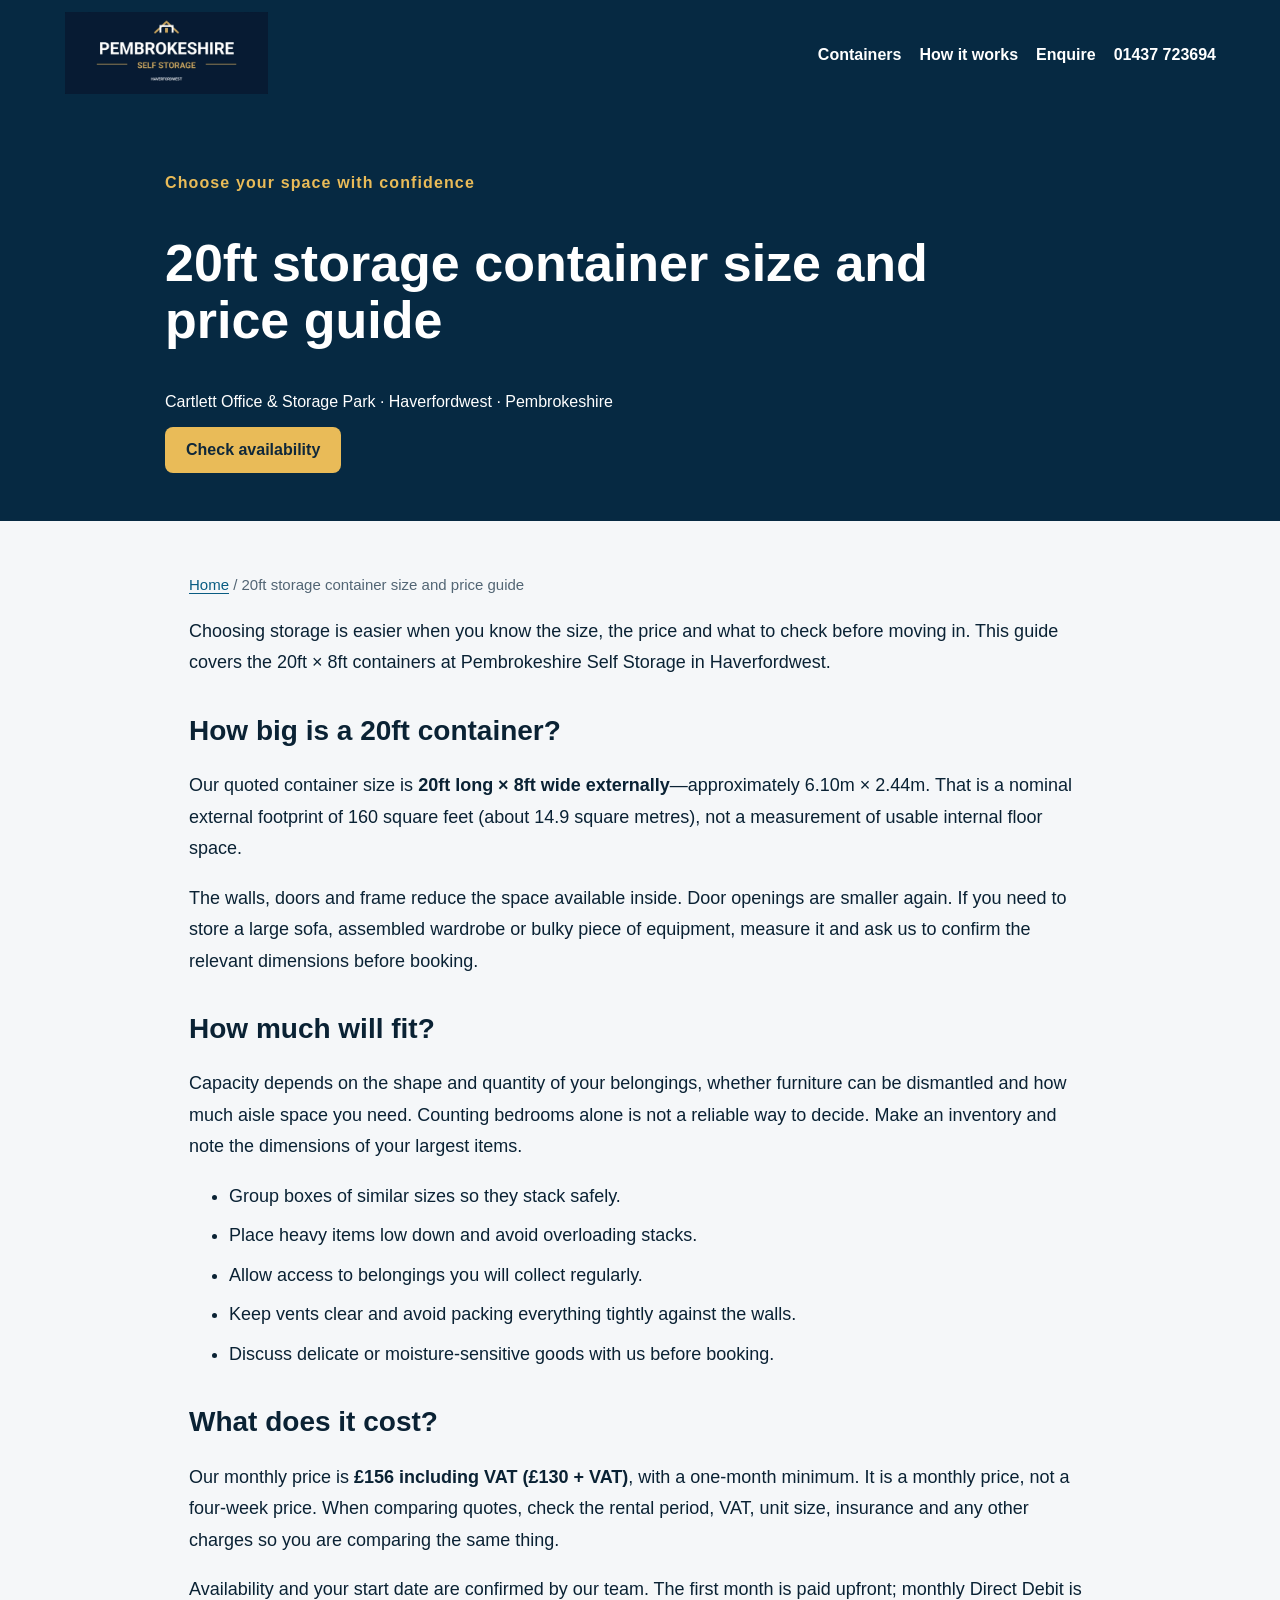
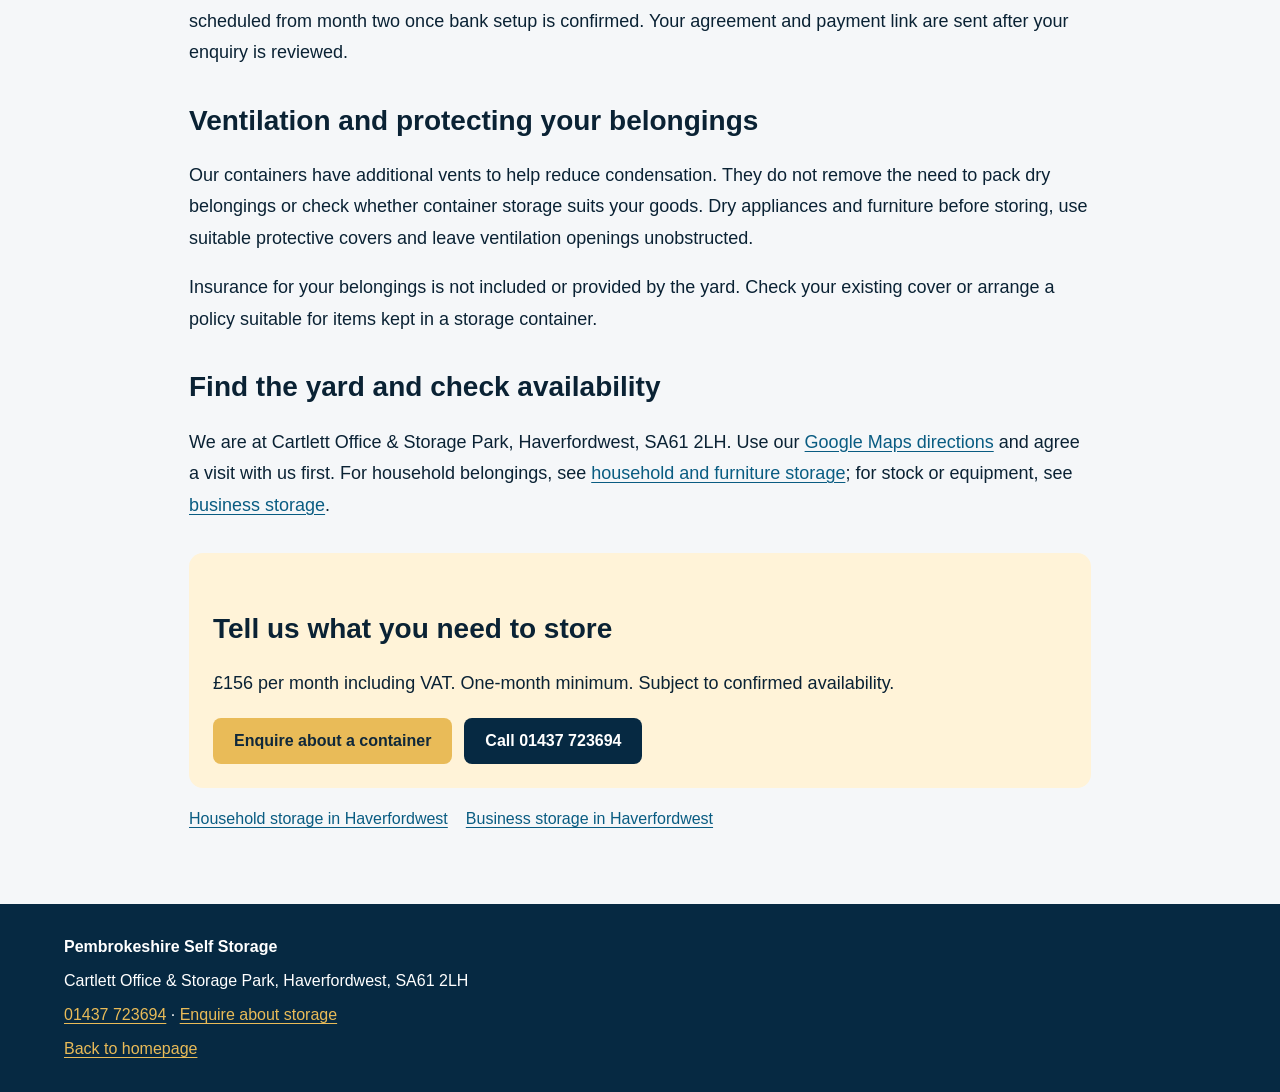
==== 20ft-storage-container-guide.html @ 9ff1ce3b "Add local storage guides and reduce public page image payload" ====
<!doctype html><html lang="en-GB"><head><meta charset="utf-8"><meta name="viewport" content="width=device-width,initial-scale=1"><title>20ft Storage Container Size &amp; Price | Haverfordwest</title><meta name="description" content="Understand 20ft × 8ft container dimensions, packing and monthly costs at our Haverfordwest yard. £156 including VAT. Check suitability before booking."><link rel="canonical" href="https://www.pembrokeshireselfstorage.co.uk/20ft-storage-container-guide.html"><meta name="robots" content="index,follow,max-image-preview:large"><meta name="theme-color" content="#062942"><meta property="og:type" content="website"><meta property="og:locale" content="en_GB"><meta property="og:title" content="20ft Storage Container Size &amp; Price | Haverfordwest"><meta property="og:description" content="Understand 20ft × 8ft container dimensions, packing and monthly costs at our Haverfordwest yard. £156 including VAT. Check suitability before booking."><meta property="og:url" content="https://www.pembrokeshireselfstorage.co.uk/20ft-storage-container-guide.html"><meta property="og:image" content="https://www.pembrokeshireselfstorage.co.uk/container-yard.jpeg"><meta name="twitter:card" content="summary_large_image"><script type="application/ld+json">{"@context": "https://schema.org", "@graph": [{"@type": "WebPage", "@id": "https://www.pembrokeshireselfstorage.co.uk/20ft-storage-container-guide.html", "url": "https://www.pembrokeshireselfstorage.co.uk/20ft-storage-container-guide.html", "name": "20ft Storage Container Size & Price | Haverfordwest", "description": "Understand 20ft \u00d7 8ft container dimensions, packing and monthly costs at our Haverfordwest yard. \u00a3156 including VAT. Check suitability before booking.", "inLanguage": "en-GB", "isPartOf": {"@id": "https://www.pembrokeshireselfstorage.co.uk/#website"}, "about": {"@id": "https://www.pembrokeshireselfstorage.co.uk/#business"}}, {"@type": "BreadcrumbList", "itemListElement": [{"@type": "ListItem", "position": 1, "name": "Home", "item": "https://www.pembrokeshireselfstorage.co.uk/"}, {"@type": "ListItem", "position": 2, "name": "20ft storage container size and price guide", "item": "https://www.pembrokeshireselfstorage.co.uk/20ft-storage-container-guide.html"}]}]}</script><style>
:root{--navy:#062942;--navy2:#0b3856;--gold:#e9bb58;--ink:#0a2234;--bg:#f5f7f9;--green:#2e8b57;--red:#c44;--amber:#d99416}*{box-sizing:border-box}html{scroll-behavior:smooth}body{margin:0;font-family:Arial,sans-serif;color:var(--ink);background:var(--bg)}header{background:var(--navy);color:#fff;padding:12px 5%;display:flex;align-items:center;justify-content:space-between;gap:18px;position:sticky;top:0;z-index:10}.logo{width:205px;max-height:82px;object-fit:contain}.nav{display:flex;gap:18px;align-items:center}.nav a{color:white;text-decoration:none;font-weight:700}.phone{color:var(--gold);font-weight:900}.hero{min-height:540px;background:linear-gradient(90deg,rgba(3,35,57,.94),rgba(3,35,57,.2)),url('container-yard.jpeg') center/cover;display:flex;align-items:center;color:white;padding:60px 6%}.hero>div{max-width:700px}.eyebrow{color:var(--gold);font-weight:900;letter-spacing:.07em}.hero h1{font-size:clamp(42px,7vw,78px);line-height:.95;margin:12px 0}.gold{color:var(--gold)}.hero p{font-size:20px;line-height:1.5}.badges{display:flex;flex-wrap:wrap;gap:10px;margin:24px 0}.badge{background:#ffffff1f;padding:10px 14px;border-radius:999px}.btn{display:inline-block;background:var(--gold);color:#10283a;padding:14px 21px;border-radius:8px;font-weight:900;text-decoration:none;border:0;cursor:pointer}.btn.secondary{background:var(--navy);color:white}.btn:disabled{opacity:.45;cursor:not-allowed}.section{max-width:1180px;margin:auto;padding:55px 24px}.section h2{font-size:34px;margin:5px 0 16px}.features{display:grid;grid-template-columns:repeat(4,1fr);gap:18px;text-align:center}.card,.feature,.availability,.dashboard{background:white;padding:25px;border-radius:14px;box-shadow:0 7px 28px #0000000c}.grid{display:grid;grid-template-columns:1fr 1.6fr;gap:38px;align-items:center}.gallery{display:grid;grid-template-columns:1fr 1fr;gap:10px}.gallery img{width:100%;height:205px;object-fit:cover;border-radius:9px}.gallery img:first-child{grid-column:1/-1;height:285px}.price{font-size:32px;font-weight:900}.units{display:grid;grid-template-columns:repeat(5,1fr);gap:12px;margin:20px 0}.unit{padding:18px 8px;border:2px solid #d6dde2;background:white;border-radius:10px;text-align:center;font-weight:900;cursor:pointer}.unit:hover,.unit.selected{border-color:var(--gold);background:#fff8e7}.unit small{display:block;color:var(--green);margin-top:5px}.selection{padding:14px;background:#edf8f0;border-radius:8px;display:none}.steps{display:grid;grid-template-columns:repeat(5,1fr);gap:10px}.step{text-align:center;background:white;border-radius:12px;padding:18px 8px}.step b{display:block;background:var(--navy);color:white;width:32px;height:32px;line-height:32px;border-radius:50%;margin:0 auto 9px}.stats{display:grid;grid-template-columns:repeat(4,1fr);gap:12px;margin:18px 0}.stat{padding:17px;border-radius:10px;background:#f4f7f9}.stat strong{display:block;font-size:26px}.tablewrap{overflow:auto}table{width:100%;border-collapse:collapse;min-width:720px}th,td{text-align:left;padding:12px;border-bottom:1px solid #e3e8eb}.status{padding:5px 9px;border-radius:999px;font-size:12px;font-weight:900}.available{background:#e7f6eb;color:#267440}.paid{background:#e7f6eb;color:#267440}.due{background:#fff3d6;color:#8a5a00}.overdue{background:#fde6e6;color:#a52828}.modal{display:none;position:fixed;inset:0;background:#0009;z-index:30;padding:20px;overflow:auto}.modalbox{background:white;max-width:680px;margin:4vh auto;padding:28px;border-radius:14px;position:relative}.close{position:absolute;right:18px;top:12px;border:0;background:none;font-size:28px;cursor:pointer}.field{margin:13px 0}.field label{font-weight:800;display:block;margin-bottom:6px}.field input,.field select,.field textarea{width:100%;padding:12px;border:1px solid #ccd5db;border-radius:7px}.contract{height:210px;overflow:auto;background:#f7f7f7;padding:14px;border-radius:8px;font-size:14px}.notice{padding:13px;background:#fff6dd;border-left:4px solid var(--gold);margin:14px 0}.portalitem{display:flex;justify-content:space-between;gap:12px;padding:14px;border:1px solid #e0e5e8;border-radius:9px;margin:10px 0}footer{background:var(--navy);color:white;padding:34px 5%;margin-top:40px}.footlinks button{background:none;border:0;color:var(--gold);padding:0 15px 0 0;cursor:pointer;text-decoration:underline}@media(max-width:800px){.nav a:not(.phone){display:none}.grid{grid-template-columns:1fr}.features,.stats{grid-template-columns:1fr 1fr}.steps{grid-template-columns:1fr}.units{grid-template-columns:repeat(2,1fr)}.logo{width:155px}.gallery img,.gallery img:first-child{height:190px}}

.steps{grid-template-columns:repeat(3,minmax(0,1fr))}.step h3{font-size:19px}.step p{line-height:1.5}.section{scroll-margin-top:110px}input,textarea,button{font:inherit}a:focus-visible,button:focus-visible,input:focus-visible,textarea:focus-visible{outline:3px solid #d99416;outline-offset:4px}#enquiryForm{max-width:620px}.phone{white-space:nowrap}h1{overflow-wrap:anywhere}@media(max-width:800px){header{flex-wrap:wrap;gap:8px;padding:10px 18px}.nav{flex-wrap:wrap;gap:12px}.nav a:not(.phone){display:inline-block;font-size:14px}.nav{width:100%;justify-content:space-between}.hero{padding:44px 22px;min-height:480px}.hero h1{font-size:clamp(32px,9vw,60px)}.hero p{font-size:18px}.section{padding:36px 18px}.steps{grid-template-columns:1fr}.card,.availability{padding:20px}.section h2{font-size:28px}.field input,.field textarea{min-height:44px}.btn{margin-bottom:8px}.modalbox{padding:22px}.gallery img{min-width:0}}

.availability{padding:36px;border:1px solid #e1e7eb}.availability h2{max-width:650px}.availability-intro{color:#526574;line-height:1.6;max-width:580px}.availability-price{margin:24px 0;padding-bottom:24px;border-bottom:1px solid #e5e9ed}.availability-price strong{display:block;font-size:36px}.availability-price strong span{font-size:18px;font-weight:400}.availability-price small{display:block;margin-top:6px;color:#526574}.availability-message{background:#f3f6f8;border-radius:10px;padding:20px;line-height:1.5}.availability-message p{margin:8px 0 0;color:#526574}.availability-actions{display:flex;gap:22px;align-items:center;flex-wrap:wrap;margin-top:24px}.call-link{color:var(--navy);font-weight:700}.availability-note{font-size:14px;color:#526574;line-height:1.5;margin-bottom:0}.gallery img:last-child{grid-column:1/-1;height:240px}.section{scroll-margin-top:120px}
@media(max-width:800px){header{padding:8px 16px;position:relative}.logo{width:126px;max-height:52px}.nav{gap:10px;justify-content:flex-start}.nav a:not(.phone){font-size:13px}.nav .phone{font-size:14px;margin-left:auto}.section{padding:26px 16px;scroll-margin-top:16px}.availability{padding:24px 20px}.availability h2{font-size:29px;line-height:1.15}.availability-actions{gap:16px}.availability-actions .btn{width:100%;text-align:center;margin:0}.availability-price{margin:18px 0;padding-bottom:18px}.availability-message{padding:16px}.gallery img:last-child{height:190px}.eyebrow{font-size:12px;letter-spacing:.1em}.availability-actions .call-link{display:block;text-align:center;width:100%}}

address{font-style:normal;line-height:1.7}.faq{background:#fff;border:1px solid #d6dde2;border-radius:10px;padding:18px 20px;margin:12px 0}.faq summary{font-size:18px;font-weight:700;cursor:pointer}.faq p,#storage-uses p{line-height:1.7}.skip-link{position:absolute;left:16px;top:-100px;z-index:40;background:white;color:#062942;padding:12px}.skip-link:focus{top:12px}.logo{height:auto}#storage-uses .steps{text-align:left}

#location .call-link{color:var(--navy);font-weight:700;text-underline-offset:3px}footer a,footer a:visited,.footlinks button{color:var(--gold);text-underline-offset:3px}footer a:focus-visible,.footlinks button:focus-visible{outline:2px solid white;outline-offset:4px}#contact .eyebrow{color:var(--navy)}
.guide-hero{background:var(--navy);color:white;padding:48px 24px}.guide-hero>div{max-width:950px;margin:auto}.guide-hero h1{font-size:clamp(32px,5vw,52px);line-height:1.1;max-width:850px}.guide-layout{max-width:950px;margin:auto;padding:36px 24px}.guide-layout p,.guide-layout li{font-size:18px;line-height:1.75}.guide-layout h2{font-size:28px;margin-top:36px}.guide-layout a:not(.btn){color:#095c82;text-underline-offset:3px}.guide-layout li{margin:8px 0}.guide-cta{background:#fff3d8;padding:24px;border-radius:14px;margin-top:32px}.related{display:flex;flex-wrap:wrap;gap:18px;margin-top:22px}.guide-layout .btn{margin-right:12px}.crumb{color:#526574;font-size:15px!important}.guide-layout img{width:100%;height:auto;border-radius:14px}</style></head><body><a class="skip-link" href="#main">Skip to content</a><header><a href="https://www.pembrokeshireselfstorage.co.uk/" aria-label="Pembrokeshire Self Storage homepage" style="display:inline-block;text-decoration:none"><img class="logo" width="205" height="83" src="logo.jpeg" alt="Pembrokeshire Self Storage"></a><nav class="nav"><a href="/#containers">Containers</a><a href="/#how">How it works</a><a href="/#contact">Enquire</a><a class="phone" href="tel:01437723694">01437 723694</a></nav></header><main id="main"><section class="guide-hero"><div><p class="eyebrow">Choose your space with confidence</p><h1>20ft storage container size and price guide</h1><p>Cartlett Office &amp; Storage Park · Haverfordwest · Pembrokeshire</p><a class="btn" href="/#contact">Check availability</a></div></section><article class="guide-layout"><p class="crumb"><a href="/">Home</a> / 20ft storage container size and price guide</p><p>Choosing storage is easier when you know the size, the price and what to check before moving in. This guide covers the 20ft × 8ft containers at Pembrokeshire Self Storage in Haverfordwest.</p>
<h2>How big is a 20ft container?</h2><p>Our quoted container size is <strong>20ft long × 8ft wide externally</strong>—approximately 6.10m × 2.44m. That is a nominal external footprint of 160 square feet (about 14.9 square metres), not a measurement of usable internal floor space.</p><p>The walls, doors and frame reduce the space available inside. Door openings are smaller again. If you need to store a large sofa, assembled wardrobe or bulky piece of equipment, measure it and ask us to confirm the relevant dimensions before booking.</p>
<h2>How much will fit?</h2><p>Capacity depends on the shape and quantity of your belongings, whether furniture can be dismantled and how much aisle space you need. Counting bedrooms alone is not a reliable way to decide. Make an inventory and note the dimensions of your largest items.</p><ul><li>Group boxes of similar sizes so they stack safely.</li><li>Place heavy items low down and avoid overloading stacks.</li><li>Allow access to belongings you will collect regularly.</li><li>Keep vents clear and avoid packing everything tightly against the walls.</li><li>Discuss delicate or moisture-sensitive goods with us before booking.</li></ul>
<h2>What does it cost?</h2><p>Our monthly price is <strong>£156 including VAT (£130 + VAT)</strong>, with a one-month minimum. It is a monthly price, not a four-week price. When comparing quotes, check the rental period, VAT, unit size, insurance and any other charges so you are comparing the same thing.</p><p>Availability and your start date are confirmed by our team. The first month is paid upfront; monthly Direct Debit is scheduled from month two once bank setup is confirmed. Your agreement and payment link are sent after your enquiry is reviewed.</p>
<h2>Ventilation and protecting your belongings</h2><p>Our containers have additional vents to help reduce condensation. They do not remove the need to pack dry belongings or check whether container storage suits your goods. Dry appliances and furniture before storing, use suitable protective covers and leave ventilation openings unobstructed.</p><p>Insurance for your belongings is not included or provided by the yard. Check your existing cover or arrange a policy suitable for items kept in a storage container.</p>
<h2>Find the yard and check availability</h2><p>We are at Cartlett Office &amp; Storage Park, Haverfordwest, SA61 2LH. Use our <a href="/#location">Google Maps directions</a> and agree a visit with us first. For household belongings, see <a href="/household-storage-haverfordwest.html">household and furniture storage</a>; for stock or equipment, see <a href="/business-storage-haverfordwest.html">business storage</a>.</p><div class="guide-cta"><h2>Tell us what you need to store</h2><p>£156 per month including VAT. One-month minimum. Subject to confirmed availability.</p><a class="btn" href="/#contact">Enquire about a container</a><a class="btn secondary" href="tel:01437723694">Call 01437 723694</a></div><nav aria-label="Related storage guides" class="related"><a href="/household-storage-haverfordwest.html">Household storage in Haverfordwest</a><a href="/business-storage-haverfordwest.html">Business storage in Haverfordwest</a></nav></article></main><footer><b>Pembrokeshire Self Storage</b><p>Cartlett Office &amp; Storage Park, Haverfordwest, SA61 2LH</p><p><a href="tel:01437723694">01437 723694</a> · <a href="/#contact">Enquire about storage</a></p><a href="/">Back to homepage</a></footer></body></html>
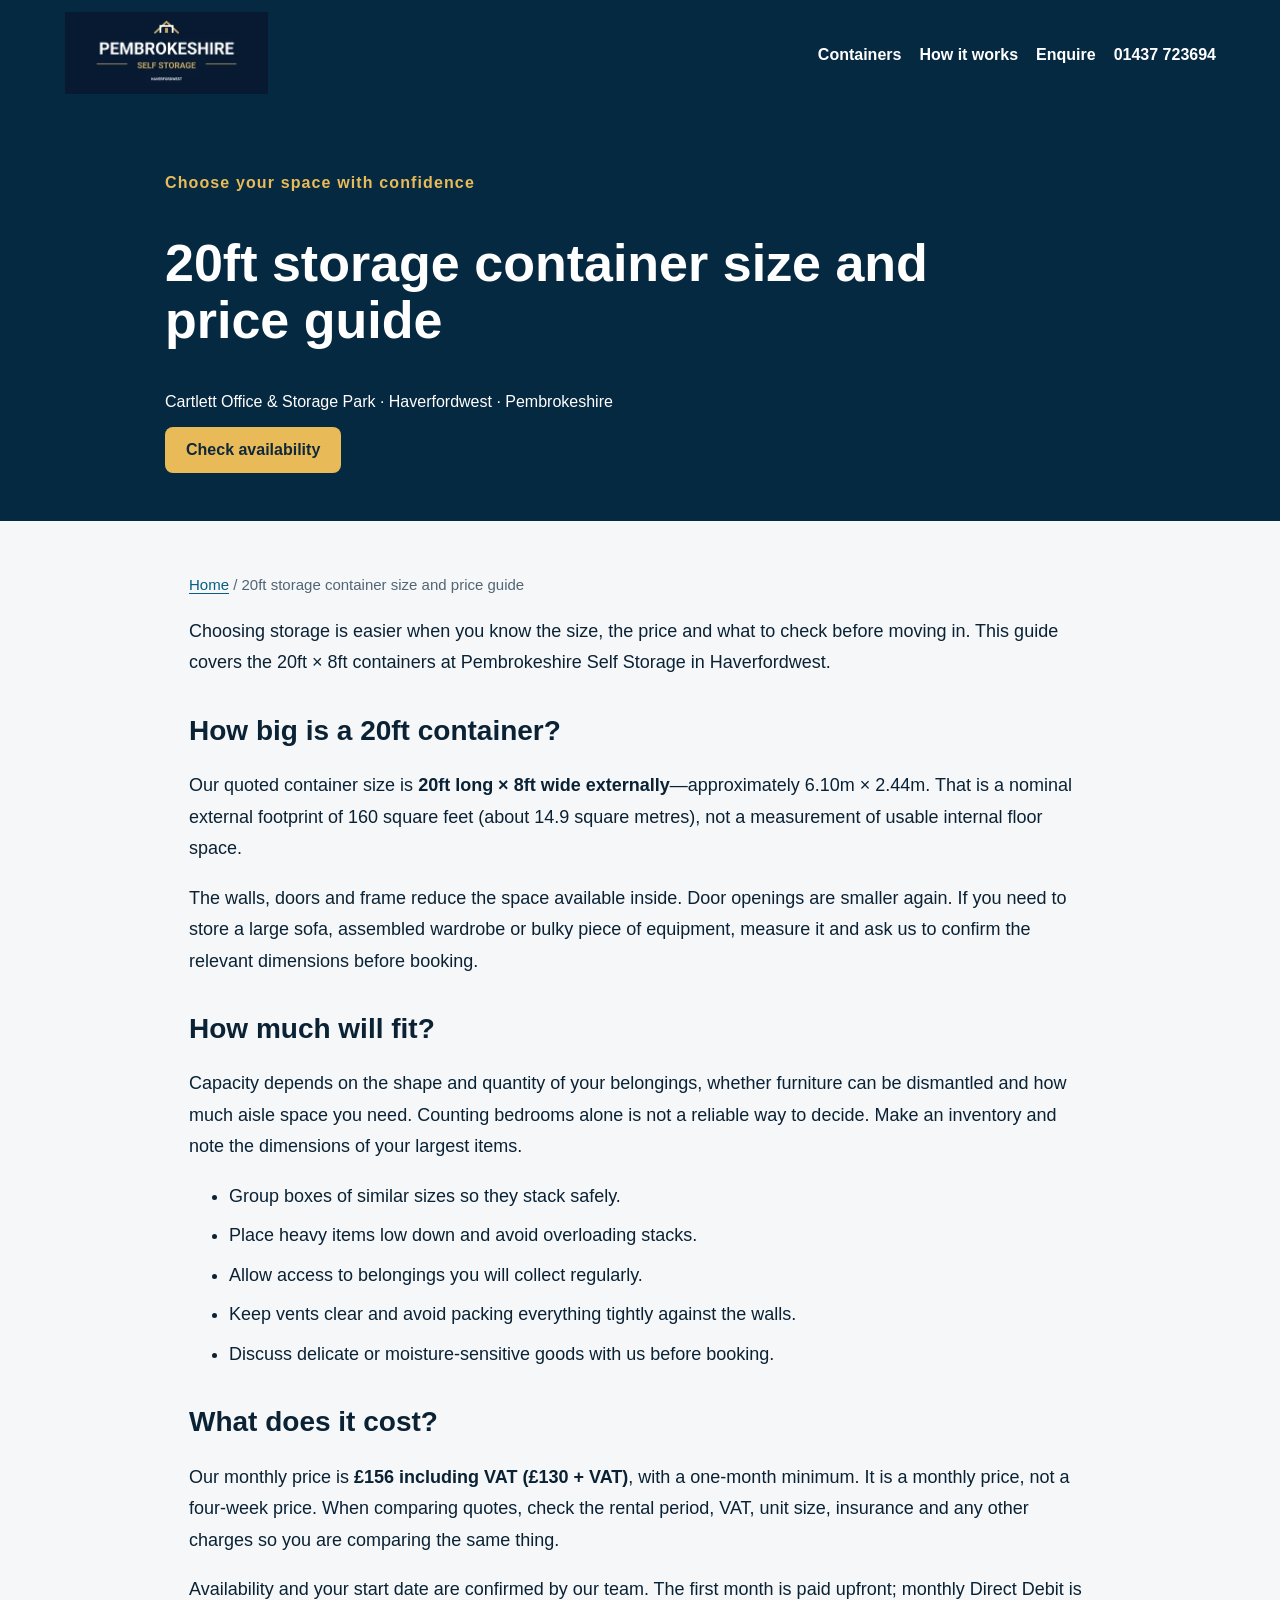
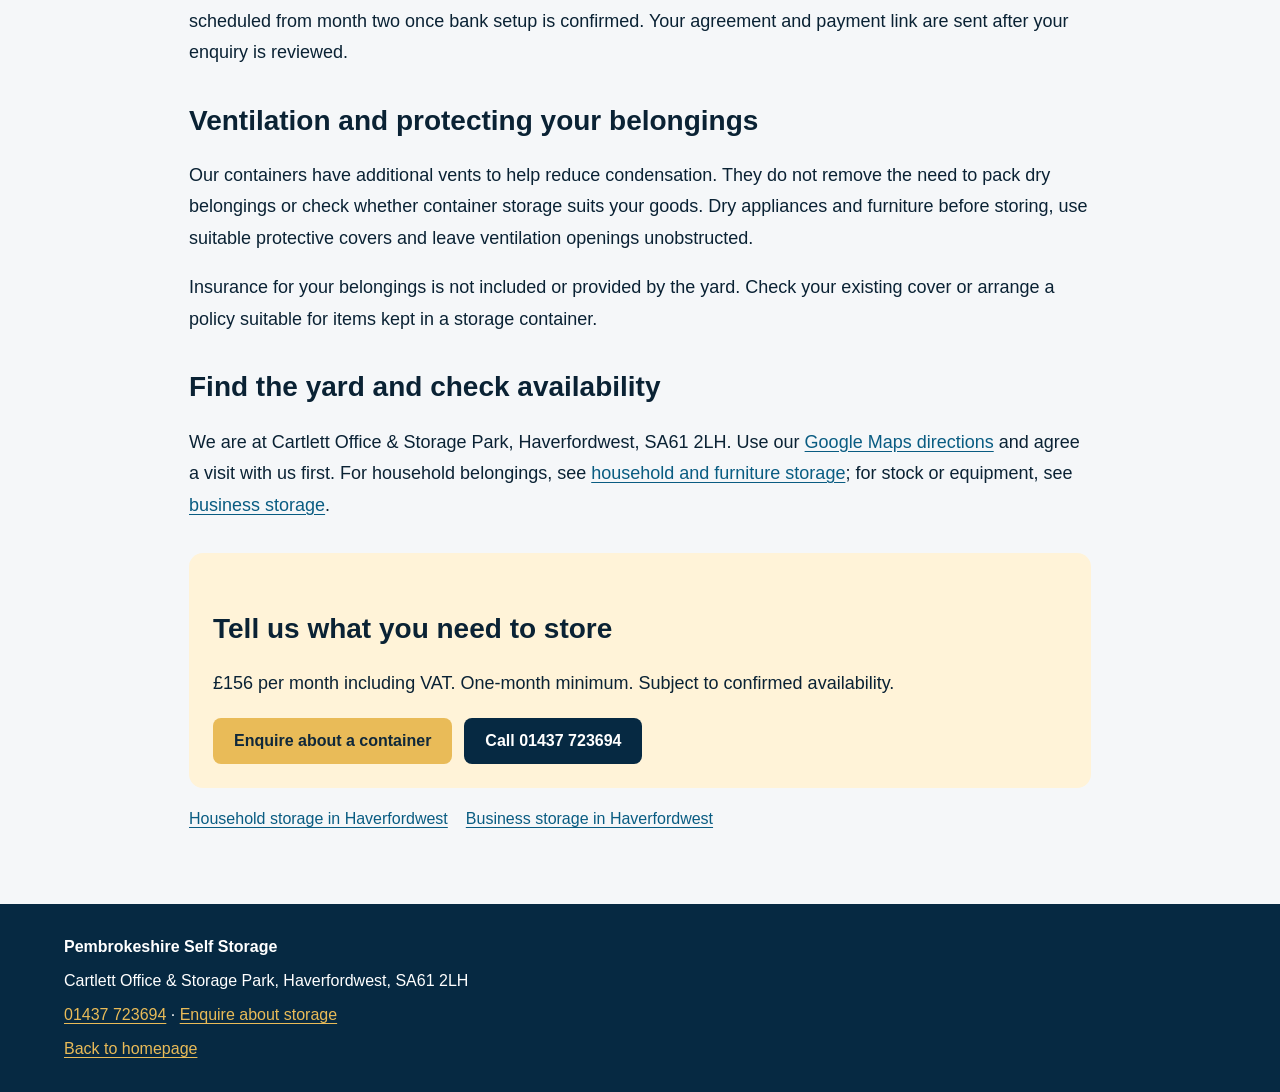
==== commit cb723b78: "Serve responsive storage images and improve text contrast" ====
--- a/20ft-storage-container-guide.html
+++ b/20ft-storage-container-guide.html
@@ -9,7 +9,7 @@
 address{font-style:normal;line-height:1.7}.faq{background:#fff;border:1px solid #d6dde2;border-radius:10px;padding:18px 20px;margin:12px 0}.faq summary{font-size:18px;font-weight:700;cursor:pointer}.faq p,#storage-uses p{line-height:1.7}.skip-link{position:absolute;left:16px;top:-100px;z-index:40;background:white;color:#062942;padding:12px}.skip-link:focus{top:12px}.logo{height:auto}#storage-uses .steps{text-align:left}
 
 #location .call-link{color:var(--navy);font-weight:700;text-underline-offset:3px}footer a,footer a:visited,.footlinks button{color:var(--gold);text-underline-offset:3px}footer a:focus-visible,.footlinks button:focus-visible{outline:2px solid white;outline-offset:4px}#contact .eyebrow{color:var(--navy)}
-.guide-hero{background:var(--navy);color:white;padding:48px 24px}.guide-hero>div{max-width:950px;margin:auto}.guide-hero h1{font-size:clamp(32px,5vw,52px);line-height:1.1;max-width:850px}.guide-layout{max-width:950px;margin:auto;padding:36px 24px}.guide-layout p,.guide-layout li{font-size:18px;line-height:1.75}.guide-layout h2{font-size:28px;margin-top:36px}.guide-layout a:not(.btn){color:#095c82;text-underline-offset:3px}.guide-layout li{margin:8px 0}.guide-cta{background:#fff3d8;padding:24px;border-radius:14px;margin-top:32px}.related{display:flex;flex-wrap:wrap;gap:18px;margin-top:22px}.guide-layout .btn{margin-right:12px}.crumb{color:#526574;font-size:15px!important}.guide-layout img{width:100%;height:auto;border-radius:14px}</style></head><body><a class="skip-link" href="#main">Skip to content</a><header><a href="https://www.pembrokeshireselfstorage.co.uk/" aria-label="Pembrokeshire Self Storage homepage" style="display:inline-block;text-decoration:none"><img class="logo" width="205" height="83" src="logo.jpeg" alt="Pembrokeshire Self Storage"></a><nav class="nav"><a href="/#containers">Containers</a><a href="/#how">How it works</a><a href="/#contact">Enquire</a><a class="phone" href="tel:01437723694">01437 723694</a></nav></header><main id="main"><section class="guide-hero"><div><p class="eyebrow">Choose your space with confidence</p><h1>20ft storage container size and price guide</h1><p>Cartlett Office &amp; Storage Park · Haverfordwest · Pembrokeshire</p><a class="btn" href="/#contact">Check availability</a></div></section><article class="guide-layout"><p class="crumb"><a href="/">Home</a> / 20ft storage container size and price guide</p><p>Choosing storage is easier when you know the size, the price and what to check before moving in. This guide covers the 20ft × 8ft containers at Pembrokeshire Self Storage in Haverfordwest.</p>
+.guide-hero{background:var(--navy);color:white;padding:48px 24px}.guide-hero>div{max-width:950px;margin:auto}.guide-hero h1{font-size:clamp(32px,5vw,52px);line-height:1.1;max-width:850px}.guide-layout{max-width:950px;margin:auto;padding:36px 24px}.guide-layout p,.guide-layout li{font-size:18px;line-height:1.75}.guide-layout h2{font-size:28px;margin-top:36px}.guide-layout a:not(.btn){color:#095c82;text-underline-offset:3px}.guide-layout li{margin:8px 0}.guide-cta{background:#fff3d8;padding:24px;border-radius:14px;margin-top:32px}.related{display:flex;flex-wrap:wrap;gap:18px;margin-top:22px}.guide-layout .btn{margin-right:12px}.crumb{color:#526574;font-size:15px!important}.guide-layout img{width:100%;height:auto;border-radius:14px}</style></head><body><a class="skip-link" href="#main">Skip to content</a><header><a href="https://www.pembrokeshireselfstorage.co.uk/" aria-label="Pembrokeshire Self Storage homepage" style="display:inline-block;text-decoration:none"><img class="logo" width="205" height="83" src="logo-410.webp" alt="Pembrokeshire Self Storage"></a><nav class="nav"><a href="/#containers">Containers</a><a href="/#how">How it works</a><a href="/#contact">Enquire</a><a class="phone" href="tel:01437723694">01437 723694</a></nav></header><main id="main"><section class="guide-hero"><div><p class="eyebrow">Choose your space with confidence</p><h1>20ft storage container size and price guide</h1><p>Cartlett Office &amp; Storage Park · Haverfordwest · Pembrokeshire</p><a class="btn" href="/#contact">Check availability</a></div></section><article class="guide-layout"><p class="crumb"><a href="/">Home</a> / 20ft storage container size and price guide</p><p>Choosing storage is easier when you know the size, the price and what to check before moving in. This guide covers the 20ft × 8ft containers at Pembrokeshire Self Storage in Haverfordwest.</p>
 <h2>How big is a 20ft container?</h2><p>Our quoted container size is <strong>20ft long × 8ft wide externally</strong>—approximately 6.10m × 2.44m. That is a nominal external footprint of 160 square feet (about 14.9 square metres), not a measurement of usable internal floor space.</p><p>The walls, doors and frame reduce the space available inside. Door openings are smaller again. If you need to store a large sofa, assembled wardrobe or bulky piece of equipment, measure it and ask us to confirm the relevant dimensions before booking.</p>
 <h2>How much will fit?</h2><p>Capacity depends on the shape and quantity of your belongings, whether furniture can be dismantled and how much aisle space you need. Counting bedrooms alone is not a reliable way to decide. Make an inventory and note the dimensions of your largest items.</p><ul><li>Group boxes of similar sizes so they stack safely.</li><li>Place heavy items low down and avoid overloading stacks.</li><li>Allow access to belongings you will collect regularly.</li><li>Keep vents clear and avoid packing everything tightly against the walls.</li><li>Discuss delicate or moisture-sensitive goods with us before booking.</li></ul>
 <h2>What does it cost?</h2><p>Our monthly price is <strong>£156 including VAT (£130 + VAT)</strong>, with a one-month minimum. It is a monthly price, not a four-week price. When comparing quotes, check the rental period, VAT, unit size, insurance and any other charges so you are comparing the same thing.</p><p>Availability and your start date are confirmed by our team. The first month is paid upfront; monthly Direct Debit is scheduled from month two once bank setup is confirmed. Your agreement and payment link are sent after your enquiry is reviewed.</p>
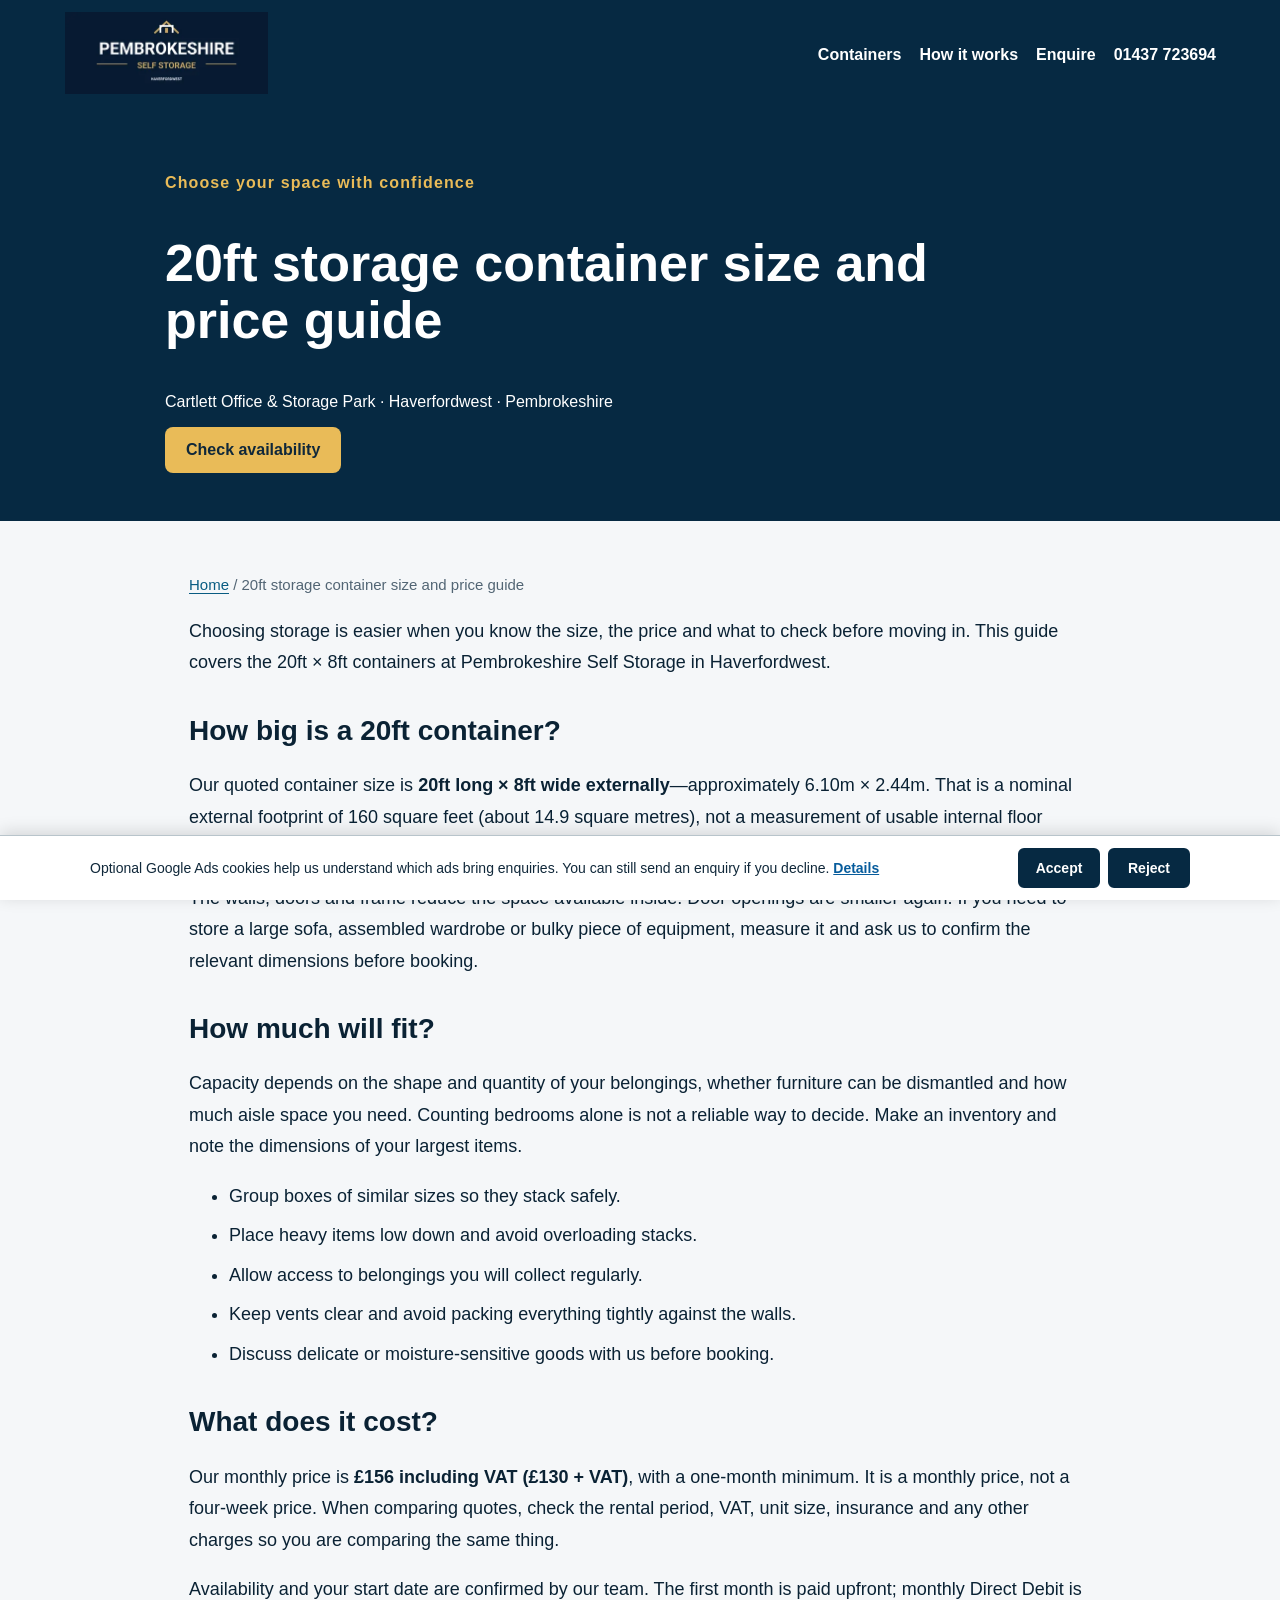
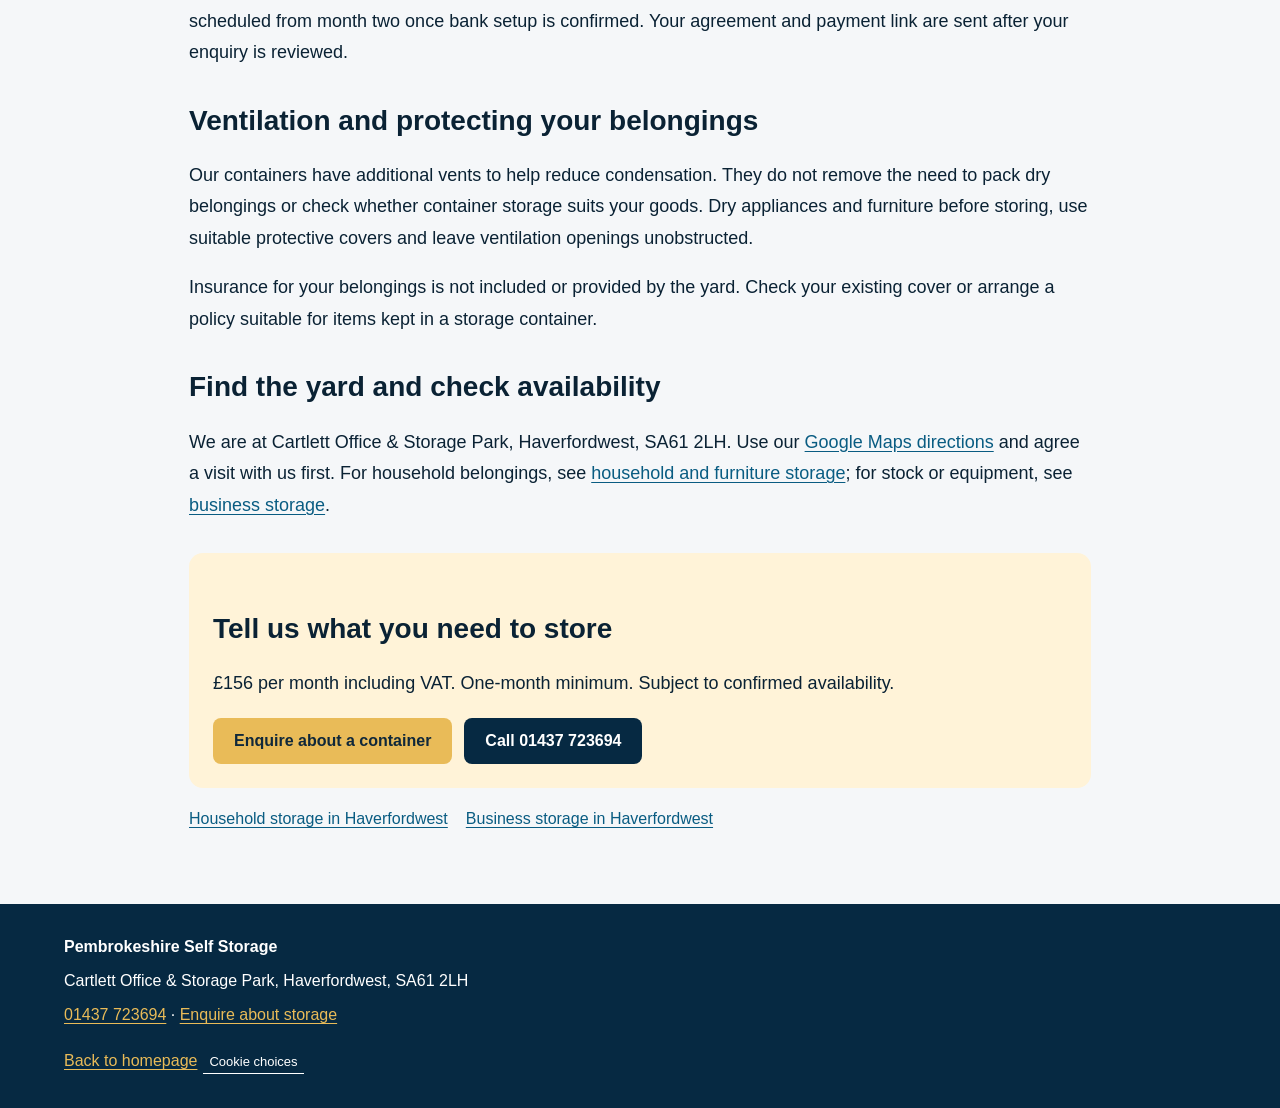
==== commit 2d3719bf: "Add opt-in Google Ads enquiry tracking and compact cookie choices" ====
--- a/20ft-storage-container-guide.html
+++ b/20ft-storage-container-guide.html
@@ -1,4 +1,6 @@
-<!doctype html><html lang="en-GB"><head><meta charset="utf-8"><meta name="viewport" content="width=device-width,initial-scale=1"><title>20ft Storage Container Size &amp; Price | Haverfordwest</title><meta name="description" content="Understand 20ft × 8ft container dimensions, packing and monthly costs at our Haverfordwest yard. £156 including VAT. Check suitability before booking."><link rel="canonical" href="https://www.pembrokeshireselfstorage.co.uk/20ft-storage-container-guide.html"><meta name="robots" content="index,follow,max-image-preview:large"><meta name="theme-color" content="#062942"><meta property="og:type" content="website"><meta property="og:locale" content="en_GB"><meta property="og:title" content="20ft Storage Container Size &amp; Price | Haverfordwest"><meta property="og:description" content="Understand 20ft × 8ft container dimensions, packing and monthly costs at our Haverfordwest yard. £156 including VAT. Check suitability before booking."><meta property="og:url" content="https://www.pembrokeshireselfstorage.co.uk/20ft-storage-container-guide.html"><meta property="og:image" content="https://www.pembrokeshireselfstorage.co.uk/container-yard.jpeg"><meta name="twitter:card" content="summary_large_image"><script type="application/ld+json">{"@context": "https://schema.org", "@graph": [{"@type": "WebPage", "@id": "https://www.pembrokeshireselfstorage.co.uk/20ft-storage-container-guide.html", "url": "https://www.pembrokeshireselfstorage.co.uk/20ft-storage-container-guide.html", "name": "20ft Storage Container Size & Price | Haverfordwest", "description": "Understand 20ft \u00d7 8ft container dimensions, packing and monthly costs at our Haverfordwest yard. \u00a3156 including VAT. Check suitability before booking.", "inLanguage": "en-GB", "isPartOf": {"@id": "https://www.pembrokeshireselfstorage.co.uk/#website"}, "about": {"@id": "https://www.pembrokeshireselfstorage.co.uk/#business"}}, {"@type": "BreadcrumbList", "itemListElement": [{"@type": "ListItem", "position": 1, "name": "Home", "item": "https://www.pembrokeshireselfstorage.co.uk/"}, {"@type": "ListItem", "position": 2, "name": "20ft storage container size and price guide", "item": "https://www.pembrokeshireselfstorage.co.uk/20ft-storage-container-guide.html"}]}]}</script><style>
+<!doctype html><html lang="en-GB"><head><meta charset="utf-8"><meta name="viewport" content="width=device-width,initial-scale=1"><title>20ft Storage Container Size &amp; Price | Haverfordwest</title><meta name="description" content="Understand 20ft × 8ft container dimensions, packing and monthly costs at our Haverfordwest yard. £156 including VAT. Check suitability before booking."><link rel="canonical" href="https://www.pembrokeshireselfstorage.co.uk/20ft-storage-container-guide.html"><meta name="robots" content="index,follow,max-image-preview:large"><meta name="theme-color" content="#062942"><meta property="og:type" content="website"><meta property="og:locale" content="en_GB"><meta property="og:title" content="20ft Storage Container Size &amp; Price | Haverfordwest"><meta property="og:description" content="Understand 20ft × 8ft container dimensions, packing and monthly costs at our Haverfordwest yard. £156 including VAT. Check suitability before booking."><meta property="og:url" content="https://www.pembrokeshireselfstorage.co.uk/20ft-storage-container-guide.html"><meta property="og:image" content="https://www.pembrokeshireselfstorage.co.uk/container-yard.jpeg"><meta name="twitter:card" content="summary_large_image"><script type="application/ld+json">{"@context": "https://schema.org", "@graph": [{"@type": "WebPage", "@id": "https://www.pembrokeshireselfstorage.co.uk/20ft-storage-container-guide.html", "url": "https://www.pembrokeshireselfstorage.co.uk/20ft-storage-container-guide.html", "name": "20ft Storage Container Size & Price | Haverfordwest", "description": "Understand 20ft \u00d7 8ft container dimensions, packing and monthly costs at our Haverfordwest yard. \u00a3156 including VAT. Check suitability before booking.", "inLanguage": "en-GB", "isPartOf": {"@id": "https://www.pembrokeshireselfstorage.co.uk/#website"}, "about": {"@id": "https://www.pembrokeshireselfstorage.co.uk/#business"}}, {"@type": "BreadcrumbList", "itemListElement": [{"@type": "ListItem", "position": 1, "name": "Home", "item": "https://www.pembrokeshireselfstorage.co.uk/"}, {"@type": "ListItem", "position": 2, "name": "20ft storage container size and price guide", "item": "https://www.pembrokeshireselfstorage.co.uk/20ft-storage-container-guide.html"}]}]}</script><link rel="stylesheet" href="/ads-consent.css">
+<script src="/ads-consent.js" defer></script>
+<style>
 :root{--navy:#062942;--navy2:#0b3856;--gold:#e9bb58;--ink:#0a2234;--bg:#f5f7f9;--green:#2e8b57;--red:#c44;--amber:#d99416}*{box-sizing:border-box}html{scroll-behavior:smooth}body{margin:0;font-family:Arial,sans-serif;color:var(--ink);background:var(--bg)}header{background:var(--navy);color:#fff;padding:12px 5%;display:flex;align-items:center;justify-content:space-between;gap:18px;position:sticky;top:0;z-index:10}.logo{width:205px;max-height:82px;object-fit:contain}.nav{display:flex;gap:18px;align-items:center}.nav a{color:white;text-decoration:none;font-weight:700}.phone{color:var(--gold);font-weight:900}.hero{min-height:540px;background:linear-gradient(90deg,rgba(3,35,57,.94),rgba(3,35,57,.2)),url('container-yard.jpeg') center/cover;display:flex;align-items:center;color:white;padding:60px 6%}.hero>div{max-width:700px}.eyebrow{color:var(--gold);font-weight:900;letter-spacing:.07em}.hero h1{font-size:clamp(42px,7vw,78px);line-height:.95;margin:12px 0}.gold{color:var(--gold)}.hero p{font-size:20px;line-height:1.5}.badges{display:flex;flex-wrap:wrap;gap:10px;margin:24px 0}.badge{background:#ffffff1f;padding:10px 14px;border-radius:999px}.btn{display:inline-block;background:var(--gold);color:#10283a;padding:14px 21px;border-radius:8px;font-weight:900;text-decoration:none;border:0;cursor:pointer}.btn.secondary{background:var(--navy);color:white}.btn:disabled{opacity:.45;cursor:not-allowed}.section{max-width:1180px;margin:auto;padding:55px 24px}.section h2{font-size:34px;margin:5px 0 16px}.features{display:grid;grid-template-columns:repeat(4,1fr);gap:18px;text-align:center}.card,.feature,.availability,.dashboard{background:white;padding:25px;border-radius:14px;box-shadow:0 7px 28px #0000000c}.grid{display:grid;grid-template-columns:1fr 1.6fr;gap:38px;align-items:center}.gallery{display:grid;grid-template-columns:1fr 1fr;gap:10px}.gallery img{width:100%;height:205px;object-fit:cover;border-radius:9px}.gallery img:first-child{grid-column:1/-1;height:285px}.price{font-size:32px;font-weight:900}.units{display:grid;grid-template-columns:repeat(5,1fr);gap:12px;margin:20px 0}.unit{padding:18px 8px;border:2px solid #d6dde2;background:white;border-radius:10px;text-align:center;font-weight:900;cursor:pointer}.unit:hover,.unit.selected{border-color:var(--gold);background:#fff8e7}.unit small{display:block;color:var(--green);margin-top:5px}.selection{padding:14px;background:#edf8f0;border-radius:8px;display:none}.steps{display:grid;grid-template-columns:repeat(5,1fr);gap:10px}.step{text-align:center;background:white;border-radius:12px;padding:18px 8px}.step b{display:block;background:var(--navy);color:white;width:32px;height:32px;line-height:32px;border-radius:50%;margin:0 auto 9px}.stats{display:grid;grid-template-columns:repeat(4,1fr);gap:12px;margin:18px 0}.stat{padding:17px;border-radius:10px;background:#f4f7f9}.stat strong{display:block;font-size:26px}.tablewrap{overflow:auto}table{width:100%;border-collapse:collapse;min-width:720px}th,td{text-align:left;padding:12px;border-bottom:1px solid #e3e8eb}.status{padding:5px 9px;border-radius:999px;font-size:12px;font-weight:900}.available{background:#e7f6eb;color:#267440}.paid{background:#e7f6eb;color:#267440}.due{background:#fff3d6;color:#8a5a00}.overdue{background:#fde6e6;color:#a52828}.modal{display:none;position:fixed;inset:0;background:#0009;z-index:30;padding:20px;overflow:auto}.modalbox{background:white;max-width:680px;margin:4vh auto;padding:28px;border-radius:14px;position:relative}.close{position:absolute;right:18px;top:12px;border:0;background:none;font-size:28px;cursor:pointer}.field{margin:13px 0}.field label{font-weight:800;display:block;margin-bottom:6px}.field input,.field select,.field textarea{width:100%;padding:12px;border:1px solid #ccd5db;border-radius:7px}.contract{height:210px;overflow:auto;background:#f7f7f7;padding:14px;border-radius:8px;font-size:14px}.notice{padding:13px;background:#fff6dd;border-left:4px solid var(--gold);margin:14px 0}.portalitem{display:flex;justify-content:space-between;gap:12px;padding:14px;border:1px solid #e0e5e8;border-radius:9px;margin:10px 0}footer{background:var(--navy);color:white;padding:34px 5%;margin-top:40px}.footlinks button{background:none;border:0;color:var(--gold);padding:0 15px 0 0;cursor:pointer;text-decoration:underline}@media(max-width:800px){.nav a:not(.phone){display:none}.grid{grid-template-columns:1fr}.features,.stats{grid-template-columns:1fr 1fr}.steps{grid-template-columns:1fr}.units{grid-template-columns:repeat(2,1fr)}.logo{width:155px}.gallery img,.gallery img:first-child{height:190px}}
 
 .steps{grid-template-columns:repeat(3,minmax(0,1fr))}.step h3{font-size:19px}.step p{line-height:1.5}.section{scroll-margin-top:110px}input,textarea,button{font:inherit}a:focus-visible,button:focus-visible,input:focus-visible,textarea:focus-visible{outline:3px solid #d99416;outline-offset:4px}#enquiryForm{max-width:620px}.phone{white-space:nowrap}h1{overflow-wrap:anywhere}@media(max-width:800px){header{flex-wrap:wrap;gap:8px;padding:10px 18px}.nav{flex-wrap:wrap;gap:12px}.nav a:not(.phone){display:inline-block;font-size:14px}.nav{width:100%;justify-content:space-between}.hero{padding:44px 22px;min-height:480px}.hero h1{font-size:clamp(32px,9vw,60px)}.hero p{font-size:18px}.section{padding:36px 18px}.steps{grid-template-columns:1fr}.card,.availability{padding:20px}.section h2{font-size:28px}.field input,.field textarea{min-height:44px}.btn{margin-bottom:8px}.modalbox{padding:22px}.gallery img{min-width:0}}
--- a/ads-consent.css
+++ b/ads-consent.css
@@ -0,0 +1,51 @@
+/* Small, non-blocking optional Google Ads cookie choice. */
+.storage-cookie-bar[hidden] { display: none !important; }
+.storage-cookie-bar {
+  position: fixed;
+  z-index: 10000;
+  bottom: 0;
+  left: 0;
+  right: 0;
+  display: flex;
+  align-items: center;
+  justify-content: space-between;
+  gap: 18px;
+  padding: 12px max(18px, calc((100vw - 1100px) / 2));
+  color: #10283a;
+  background: #fff;
+  border-top: 1px solid #b8c4cb;
+  box-shadow: 0 -3px 16px rgba(0,0,0,.14);
+  font: 14px/1.45 Arial, sans-serif;
+}
+.storage-cookie-message { flex: 1 1 550px; }
+.storage-cookie-message a { color: #075c9c; text-decoration: underline; font-weight: 700; }
+.storage-cookie-actions { display: flex; gap: 8px; flex: 0 0 auto; }
+.storage-cookie-actions button {
+  min-width: 82px;
+  border: 2px solid #062942;
+  border-radius: 6px;
+  padding: 8px 12px;
+  font: inherit;
+  font-weight: 700;
+  background: #062942;
+  color: #fff;
+  cursor: pointer;
+}
+.storage-cookie-actions button:hover, .storage-cookie-actions button:focus-visible { background: #0b3856; }
+.storage-cookie-actions button:focus-visible, .storage-cookie-settings:focus-visible { outline: 3px solid #e9bb58; outline-offset: 2px; }
+.storage-cookie-settings {
+  margin: 10px 6px 0;
+  padding: 4px 6px;
+  border: 0;
+  border-bottom: 1px solid currentColor;
+  background: transparent;
+  color: inherit;
+  font: inherit;
+  font-size: 13px;
+  cursor: pointer;
+}
+@media(max-width:650px) {
+  .storage-cookie-bar { flex-direction: column; align-items: stretch; gap: 10px; padding: 12px 14px; font-size: 13px; }
+  .storage-cookie-actions { display: grid; grid-template-columns: 1fr 1fr; }
+  .storage-cookie-actions button { min-height: 38px; }
+}
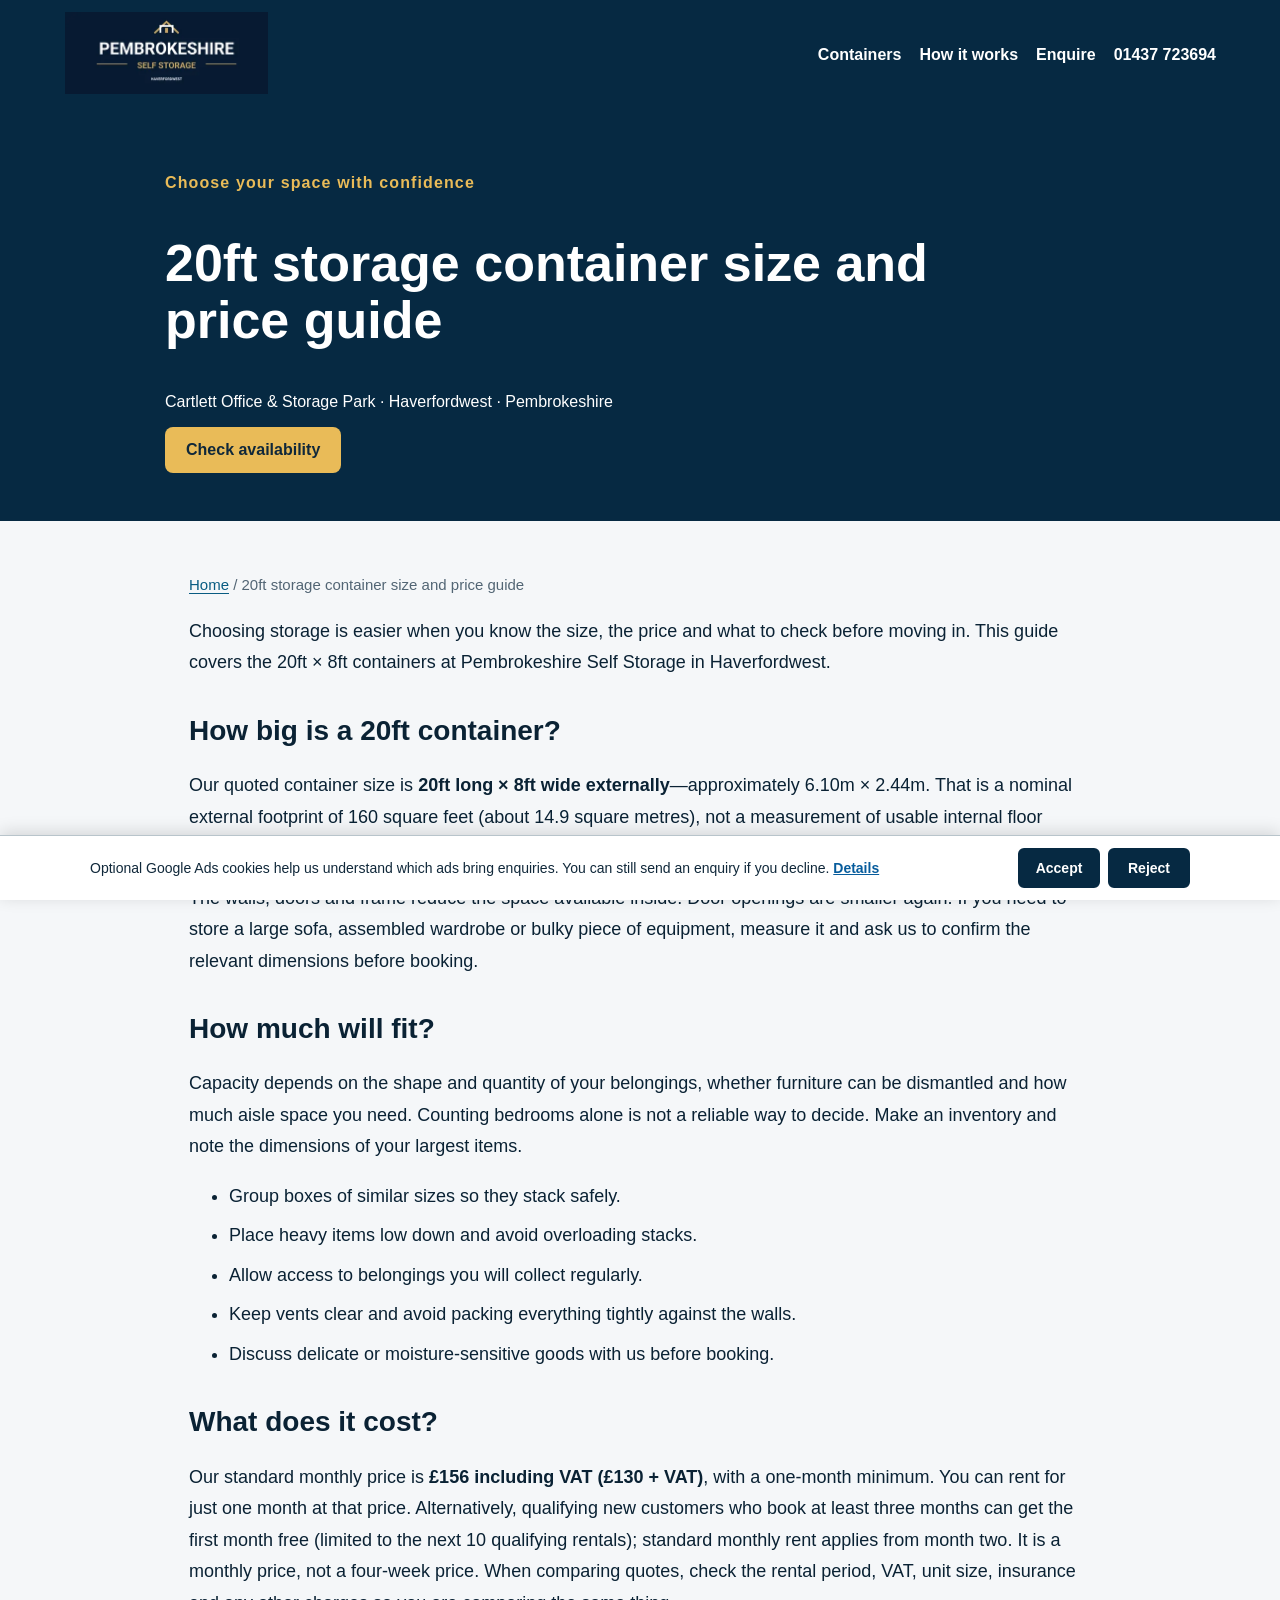
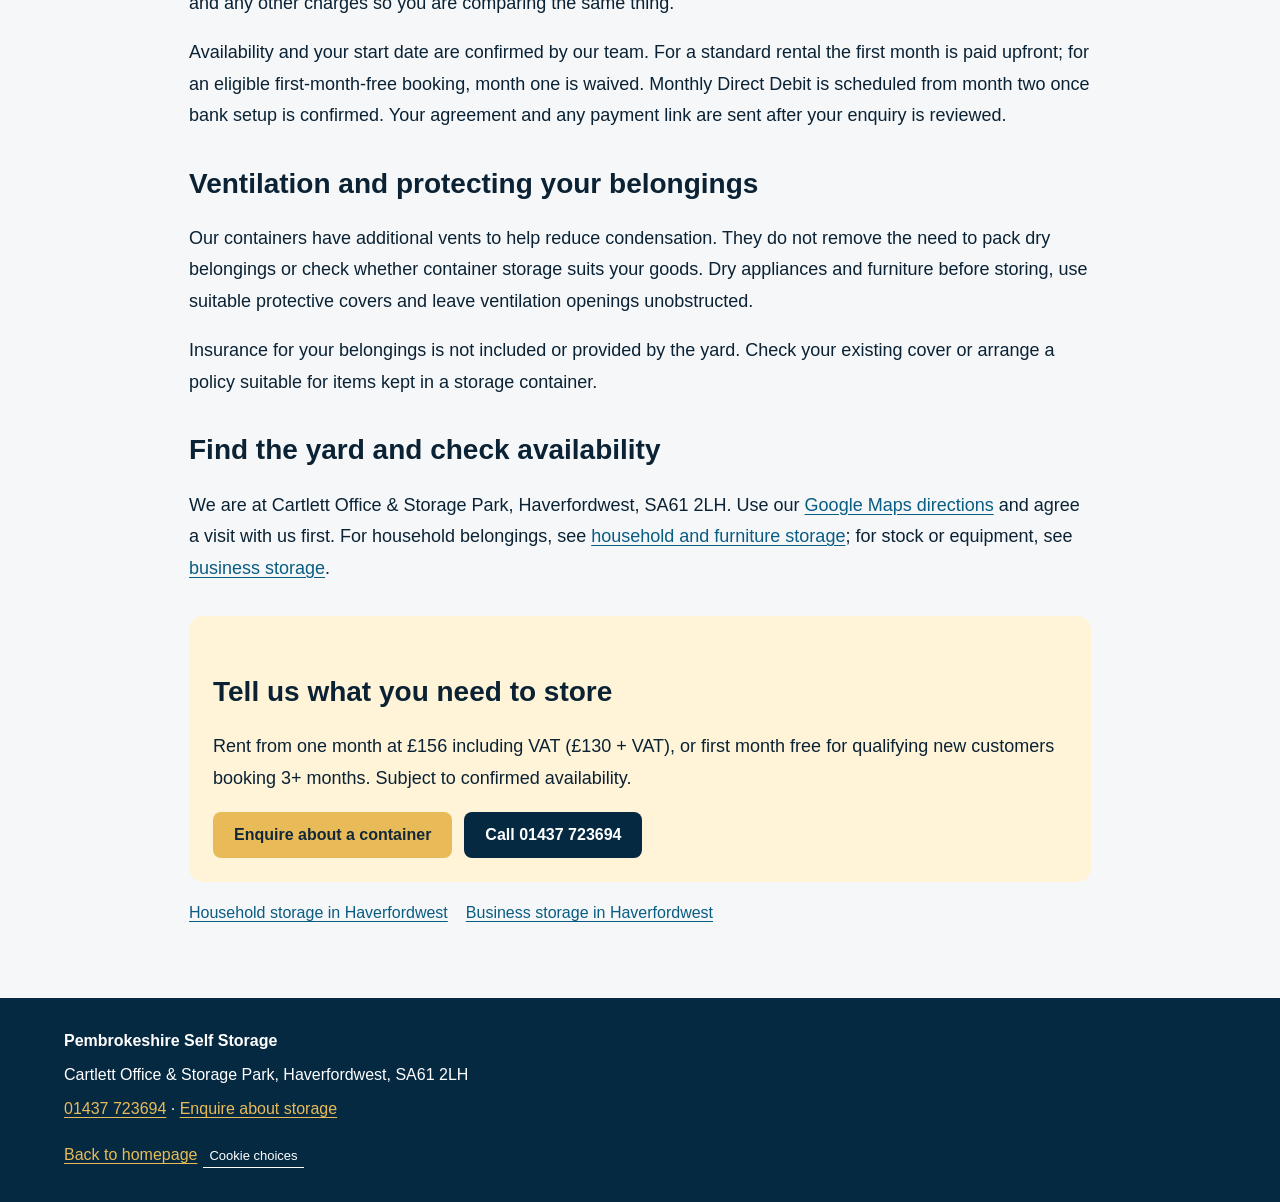
==== commit 4a05df5f: "Clarify one-month rates and free-first-month payment terms" ====
--- a/20ft-storage-container-guide.html
+++ b/20ft-storage-container-guide.html
@@ -1,4 +1,4 @@
-<!doctype html><html lang="en-GB"><head><meta charset="utf-8"><meta name="viewport" content="width=device-width,initial-scale=1"><title>20ft Storage Container Size &amp; Price | Haverfordwest</title><meta name="description" content="Understand 20ft × 8ft container dimensions, packing and monthly costs at our Haverfordwest yard. £156 including VAT. Check suitability before booking."><link rel="canonical" href="https://www.pembrokeshireselfstorage.co.uk/20ft-storage-container-guide.html"><meta name="robots" content="index,follow,max-image-preview:large"><meta name="theme-color" content="#062942"><meta property="og:type" content="website"><meta property="og:locale" content="en_GB"><meta property="og:title" content="20ft Storage Container Size &amp; Price | Haverfordwest"><meta property="og:description" content="Understand 20ft × 8ft container dimensions, packing and monthly costs at our Haverfordwest yard. £156 including VAT. Check suitability before booking."><meta property="og:url" content="https://www.pembrokeshireselfstorage.co.uk/20ft-storage-container-guide.html"><meta property="og:image" content="https://www.pembrokeshireselfstorage.co.uk/container-yard.jpeg"><meta name="twitter:card" content="summary_large_image"><script type="application/ld+json">{"@context": "https://schema.org", "@graph": [{"@type": "WebPage", "@id": "https://www.pembrokeshireselfstorage.co.uk/20ft-storage-container-guide.html", "url": "https://www.pembrokeshireselfstorage.co.uk/20ft-storage-container-guide.html", "name": "20ft Storage Container Size & Price | Haverfordwest", "description": "Understand 20ft \u00d7 8ft container dimensions, packing and monthly costs at our Haverfordwest yard. \u00a3156 including VAT. Check suitability before booking.", "inLanguage": "en-GB", "isPartOf": {"@id": "https://www.pembrokeshireselfstorage.co.uk/#website"}, "about": {"@id": "https://www.pembrokeshireselfstorage.co.uk/#business"}}, {"@type": "BreadcrumbList", "itemListElement": [{"@type": "ListItem", "position": 1, "name": "Home", "item": "https://www.pembrokeshireselfstorage.co.uk/"}, {"@type": "ListItem", "position": 2, "name": "20ft storage container size and price guide", "item": "https://www.pembrokeshireselfstorage.co.uk/20ft-storage-container-guide.html"}]}]}</script><link rel="stylesheet" href="/ads-consent.css">
+<!doctype html><html lang="en-GB"><head><meta charset="utf-8"><meta name="viewport" content="width=device-width,initial-scale=1"><title>20ft Storage Container Size &amp; Price | Haverfordwest</title><meta name="description" content="20ft storage container sizes and prices in Haverfordwest. One-month minimum at £130 + VAT/month (£156 incl. VAT), or qualifying first-month-free offer."><link rel="canonical" href="https://www.pembrokeshireselfstorage.co.uk/20ft-storage-container-guide.html"><meta name="robots" content="index,follow,max-image-preview:large"><meta name="theme-color" content="#062942"><meta property="og:type" content="website"><meta property="og:locale" content="en_GB"><meta property="og:title" content="20ft Storage Container Size &amp; Price | Haverfordwest"><meta property="og:description" content="20ft storage container sizes and prices in Haverfordwest. One-month minimum at £130 + VAT/month (£156 incl. VAT), or qualifying first-month-free offer."><meta property="og:url" content="https://www.pembrokeshireselfstorage.co.uk/20ft-storage-container-guide.html"><meta property="og:image" content="https://www.pembrokeshireselfstorage.co.uk/container-yard.jpeg"><meta name="twitter:card" content="summary_large_image"><script type="application/ld+json">{"@context": "https://schema.org", "@graph": [{"@type": "WebPage", "@id": "https://www.pembrokeshireselfstorage.co.uk/20ft-storage-container-guide.html", "url": "https://www.pembrokeshireselfstorage.co.uk/20ft-storage-container-guide.html", "name": "20ft Storage Container Size & Price | Haverfordwest", "description": "Rent a 20ft storage container in Haverfordwest from one month at £130 + VAT per month (£156 including VAT), or first month free for qualifying 3+ month bookings. See sizes and enquire.", "inLanguage": "en-GB", "isPartOf": {"@id": "https://www.pembrokeshireselfstorage.co.uk/#website"}, "about": {"@id": "https://www.pembrokeshireselfstorage.co.uk/#business"}}, {"@type": "BreadcrumbList", "itemListElement": [{"@type": "ListItem", "position": 1, "name": "Home", "item": "https://www.pembrokeshireselfstorage.co.uk/"}, {"@type": "ListItem", "position": 2, "name": "20ft storage container size and price guide", "item": "https://www.pembrokeshireselfstorage.co.uk/20ft-storage-container-guide.html"}]}]}</script><link rel="stylesheet" href="/ads-consent.css">
 <script src="/ads-consent.js" defer></script>
 <style>
 :root{--navy:#062942;--navy2:#0b3856;--gold:#e9bb58;--ink:#0a2234;--bg:#f5f7f9;--green:#2e8b57;--red:#c44;--amber:#d99416}*{box-sizing:border-box}html{scroll-behavior:smooth}body{margin:0;font-family:Arial,sans-serif;color:var(--ink);background:var(--bg)}header{background:var(--navy);color:#fff;padding:12px 5%;display:flex;align-items:center;justify-content:space-between;gap:18px;position:sticky;top:0;z-index:10}.logo{width:205px;max-height:82px;object-fit:contain}.nav{display:flex;gap:18px;align-items:center}.nav a{color:white;text-decoration:none;font-weight:700}.phone{color:var(--gold);font-weight:900}.hero{min-height:540px;background:linear-gradient(90deg,rgba(3,35,57,.94),rgba(3,35,57,.2)),url('container-yard.jpeg') center/cover;display:flex;align-items:center;color:white;padding:60px 6%}.hero>div{max-width:700px}.eyebrow{color:var(--gold);font-weight:900;letter-spacing:.07em}.hero h1{font-size:clamp(42px,7vw,78px);line-height:.95;margin:12px 0}.gold{color:var(--gold)}.hero p{font-size:20px;line-height:1.5}.badges{display:flex;flex-wrap:wrap;gap:10px;margin:24px 0}.badge{background:#ffffff1f;padding:10px 14px;border-radius:999px}.btn{display:inline-block;background:var(--gold);color:#10283a;padding:14px 21px;border-radius:8px;font-weight:900;text-decoration:none;border:0;cursor:pointer}.btn.secondary{background:var(--navy);color:white}.btn:disabled{opacity:.45;cursor:not-allowed}.section{max-width:1180px;margin:auto;padding:55px 24px}.section h2{font-size:34px;margin:5px 0 16px}.features{display:grid;grid-template-columns:repeat(4,1fr);gap:18px;text-align:center}.card,.feature,.availability,.dashboard{background:white;padding:25px;border-radius:14px;box-shadow:0 7px 28px #0000000c}.grid{display:grid;grid-template-columns:1fr 1.6fr;gap:38px;align-items:center}.gallery{display:grid;grid-template-columns:1fr 1fr;gap:10px}.gallery img{width:100%;height:205px;object-fit:cover;border-radius:9px}.gallery img:first-child{grid-column:1/-1;height:285px}.price{font-size:32px;font-weight:900}.units{display:grid;grid-template-columns:repeat(5,1fr);gap:12px;margin:20px 0}.unit{padding:18px 8px;border:2px solid #d6dde2;background:white;border-radius:10px;text-align:center;font-weight:900;cursor:pointer}.unit:hover,.unit.selected{border-color:var(--gold);background:#fff8e7}.unit small{display:block;color:var(--green);margin-top:5px}.selection{padding:14px;background:#edf8f0;border-radius:8px;display:none}.steps{display:grid;grid-template-columns:repeat(5,1fr);gap:10px}.step{text-align:center;background:white;border-radius:12px;padding:18px 8px}.step b{display:block;background:var(--navy);color:white;width:32px;height:32px;line-height:32px;border-radius:50%;margin:0 auto 9px}.stats{display:grid;grid-template-columns:repeat(4,1fr);gap:12px;margin:18px 0}.stat{padding:17px;border-radius:10px;background:#f4f7f9}.stat strong{display:block;font-size:26px}.tablewrap{overflow:auto}table{width:100%;border-collapse:collapse;min-width:720px}th,td{text-align:left;padding:12px;border-bottom:1px solid #e3e8eb}.status{padding:5px 9px;border-radius:999px;font-size:12px;font-weight:900}.available{background:#e7f6eb;color:#267440}.paid{background:#e7f6eb;color:#267440}.due{background:#fff3d6;color:#8a5a00}.overdue{background:#fde6e6;color:#a52828}.modal{display:none;position:fixed;inset:0;background:#0009;z-index:30;padding:20px;overflow:auto}.modalbox{background:white;max-width:680px;margin:4vh auto;padding:28px;border-radius:14px;position:relative}.close{position:absolute;right:18px;top:12px;border:0;background:none;font-size:28px;cursor:pointer}.field{margin:13px 0}.field label{font-weight:800;display:block;margin-bottom:6px}.field input,.field select,.field textarea{width:100%;padding:12px;border:1px solid #ccd5db;border-radius:7px}.contract{height:210px;overflow:auto;background:#f7f7f7;padding:14px;border-radius:8px;font-size:14px}.notice{padding:13px;background:#fff6dd;border-left:4px solid var(--gold);margin:14px 0}.portalitem{display:flex;justify-content:space-between;gap:12px;padding:14px;border:1px solid #e0e5e8;border-radius:9px;margin:10px 0}footer{background:var(--navy);color:white;padding:34px 5%;margin-top:40px}.footlinks button{background:none;border:0;color:var(--gold);padding:0 15px 0 0;cursor:pointer;text-decoration:underline}@media(max-width:800px){.nav a:not(.phone){display:none}.grid{grid-template-columns:1fr}.features,.stats{grid-template-columns:1fr 1fr}.steps{grid-template-columns:1fr}.units{grid-template-columns:repeat(2,1fr)}.logo{width:155px}.gallery img,.gallery img:first-child{height:190px}}
@@ -14,6 +14,6 @@
 .guide-hero{background:var(--navy);color:white;padding:48px 24px}.guide-hero>div{max-width:950px;margin:auto}.guide-hero h1{font-size:clamp(32px,5vw,52px);line-height:1.1;max-width:850px}.guide-layout{max-width:950px;margin:auto;padding:36px 24px}.guide-layout p,.guide-layout li{font-size:18px;line-height:1.75}.guide-layout h2{font-size:28px;margin-top:36px}.guide-layout a:not(.btn){color:#095c82;text-underline-offset:3px}.guide-layout li{margin:8px 0}.guide-cta{background:#fff3d8;padding:24px;border-radius:14px;margin-top:32px}.related{display:flex;flex-wrap:wrap;gap:18px;margin-top:22px}.guide-layout .btn{margin-right:12px}.crumb{color:#526574;font-size:15px!important}.guide-layout img{width:100%;height:auto;border-radius:14px}</style></head><body><a class="skip-link" href="#main">Skip to content</a><header><a href="https://www.pembrokeshireselfstorage.co.uk/" aria-label="Pembrokeshire Self Storage homepage" style="display:inline-block;text-decoration:none"><img class="logo" width="205" height="83" src="logo-410.webp" alt="Pembrokeshire Self Storage"></a><nav class="nav"><a href="/#containers">Containers</a><a href="/#how">How it works</a><a href="/#contact">Enquire</a><a class="phone" href="tel:01437723694">01437 723694</a></nav></header><main id="main"><section class="guide-hero"><div><p class="eyebrow">Choose your space with confidence</p><h1>20ft storage container size and price guide</h1><p>Cartlett Office &amp; Storage Park · Haverfordwest · Pembrokeshire</p><a class="btn" href="/#contact">Check availability</a></div></section><article class="guide-layout"><p class="crumb"><a href="/">Home</a> / 20ft storage container size and price guide</p><p>Choosing storage is easier when you know the size, the price and what to check before moving in. This guide covers the 20ft × 8ft containers at Pembrokeshire Self Storage in Haverfordwest.</p>
 <h2>How big is a 20ft container?</h2><p>Our quoted container size is <strong>20ft long × 8ft wide externally</strong>—approximately 6.10m × 2.44m. That is a nominal external footprint of 160 square feet (about 14.9 square metres), not a measurement of usable internal floor space.</p><p>The walls, doors and frame reduce the space available inside. Door openings are smaller again. If you need to store a large sofa, assembled wardrobe or bulky piece of equipment, measure it and ask us to confirm the relevant dimensions before booking.</p>
 <h2>How much will fit?</h2><p>Capacity depends on the shape and quantity of your belongings, whether furniture can be dismantled and how much aisle space you need. Counting bedrooms alone is not a reliable way to decide. Make an inventory and note the dimensions of your largest items.</p><ul><li>Group boxes of similar sizes so they stack safely.</li><li>Place heavy items low down and avoid overloading stacks.</li><li>Allow access to belongings you will collect regularly.</li><li>Keep vents clear and avoid packing everything tightly against the walls.</li><li>Discuss delicate or moisture-sensitive goods with us before booking.</li></ul>
-<h2>What does it cost?</h2><p>Our monthly price is <strong>£156 including VAT (£130 + VAT)</strong>, with a one-month minimum. It is a monthly price, not a four-week price. When comparing quotes, check the rental period, VAT, unit size, insurance and any other charges so you are comparing the same thing.</p><p>Availability and your start date are confirmed by our team. The first month is paid upfront; monthly Direct Debit is scheduled from month two once bank setup is confirmed. Your agreement and payment link are sent after your enquiry is reviewed.</p>
+<h2>What does it cost?</h2><p>Our standard monthly price is <strong>£156 including VAT (£130 + VAT)</strong>, with a one-month minimum. You can rent for just one month at that price. Alternatively, qualifying new customers who book at least three months can get the first month free (limited to the next 10 qualifying rentals); standard monthly rent applies from month two. It is a monthly price, not a four-week price. When comparing quotes, check the rental period, VAT, unit size, insurance and any other charges so you are comparing the same thing.</p><p>Availability and your start date are confirmed by our team. For a standard rental the first month is paid upfront; for an eligible first-month-free booking, month one is waived. Monthly Direct Debit is scheduled from month two once bank setup is confirmed. Your agreement and any payment link are sent after your enquiry is reviewed.</p>
 <h2>Ventilation and protecting your belongings</h2><p>Our containers have additional vents to help reduce condensation. They do not remove the need to pack dry belongings or check whether container storage suits your goods. Dry appliances and furniture before storing, use suitable protective covers and leave ventilation openings unobstructed.</p><p>Insurance for your belongings is not included or provided by the yard. Check your existing cover or arrange a policy suitable for items kept in a storage container.</p>
-<h2>Find the yard and check availability</h2><p>We are at Cartlett Office &amp; Storage Park, Haverfordwest, SA61 2LH. Use our <a href="/#location">Google Maps directions</a> and agree a visit with us first. For household belongings, see <a href="/household-storage-haverfordwest.html">household and furniture storage</a>; for stock or equipment, see <a href="/business-storage-haverfordwest.html">business storage</a>.</p><div class="guide-cta"><h2>Tell us what you need to store</h2><p>£156 per month including VAT. One-month minimum. Subject to confirmed availability.</p><a class="btn" href="/#contact">Enquire about a container</a><a class="btn secondary" href="tel:01437723694">Call 01437 723694</a></div><nav aria-label="Related storage guides" class="related"><a href="/household-storage-haverfordwest.html">Household storage in Haverfordwest</a><a href="/business-storage-haverfordwest.html">Business storage in Haverfordwest</a></nav></article></main><footer><b>Pembrokeshire Self Storage</b><p>Cartlett Office &amp; Storage Park, Haverfordwest, SA61 2LH</p><p><a href="tel:01437723694">01437 723694</a> · <a href="/#contact">Enquire about storage</a></p><a href="/">Back to homepage</a></footer></body></html>+<h2>Find the yard and check availability</h2><p>We are at Cartlett Office &amp; Storage Park, Haverfordwest, SA61 2LH. Use our <a href="/#location">Google Maps directions</a> and agree a visit with us first. For household belongings, see <a href="/household-storage-haverfordwest.html">household and furniture storage</a>; for stock or equipment, see <a href="/business-storage-haverfordwest.html">business storage</a>.</p><div class="guide-cta"><h2>Tell us what you need to store</h2><p>Rent from one month at £156 including VAT (£130 + VAT), or first month free for qualifying new customers booking 3+ months. Subject to confirmed availability.</p><a class="btn" href="/#contact">Enquire about a container</a><a class="btn secondary" href="tel:01437723694">Call 01437 723694</a></div><nav aria-label="Related storage guides" class="related"><a href="/household-storage-haverfordwest.html">Household storage in Haverfordwest</a><a href="/business-storage-haverfordwest.html">Business storage in Haverfordwest</a></nav></article></main><footer><b>Pembrokeshire Self Storage</b><p>Cartlett Office &amp; Storage Park, Haverfordwest, SA61 2LH</p><p><a href="tel:01437723694">01437 723694</a> · <a href="/#contact">Enquire about storage</a></p><a href="/">Back to homepage</a></footer></body></html>
--- a/ads-consent.css
+++ b/ads-consent.css
@@ -46,6 +46,7 @@
 }
 @media(max-width:650px) {
   .storage-cookie-bar { flex-direction: column; align-items: stretch; gap: 10px; padding: 12px 14px; font-size: 13px; }
+  .storage-cookie-message { flex: 0 0 auto; min-width: 0; }
   .storage-cookie-actions { display: grid; grid-template-columns: 1fr 1fr; }
   .storage-cookie-actions button { min-height: 38px; }
 }
